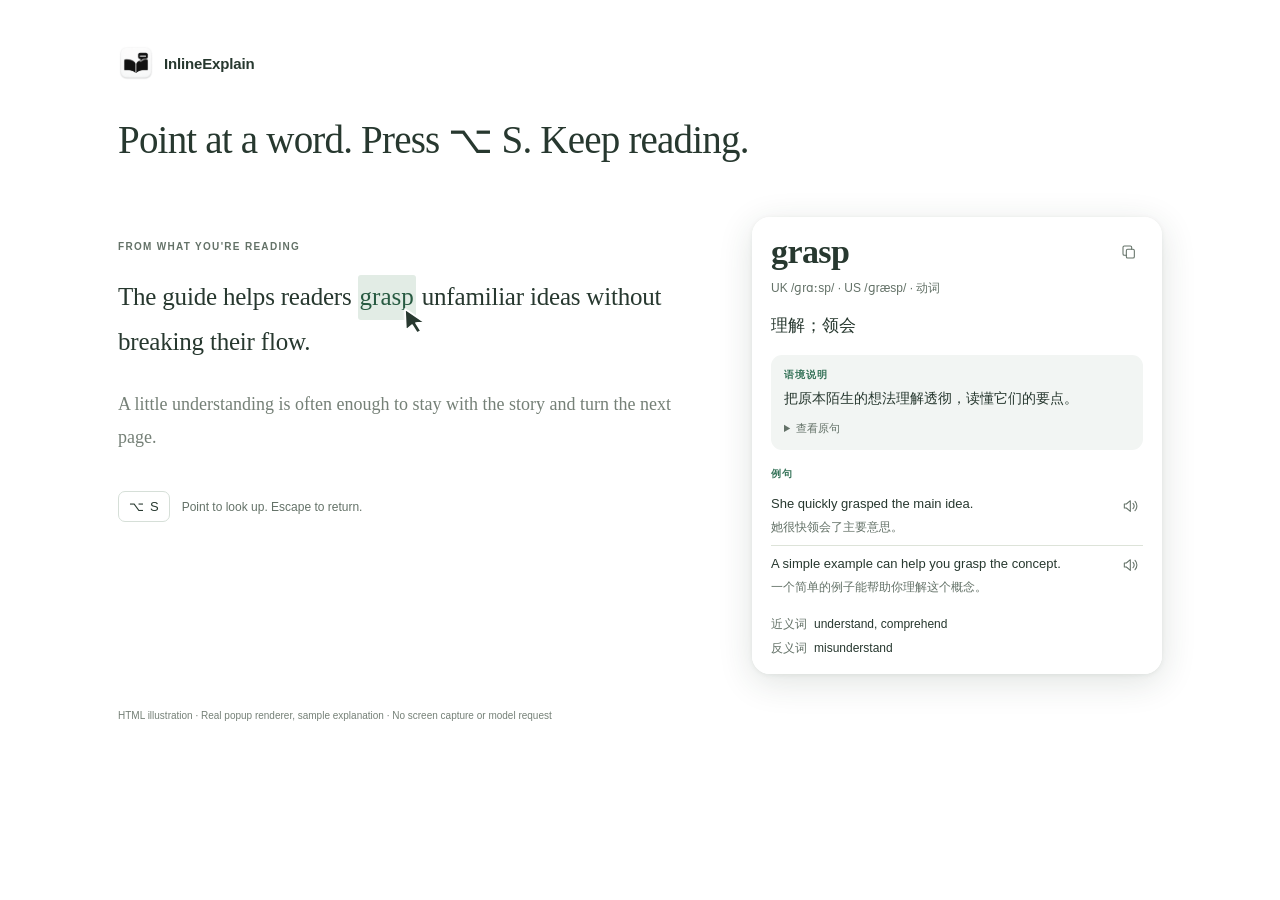
==== docs/popup-preview.html @ b8234a52 "Initial release of InlineExplain" ====
<!doctype html>
<html lang="en">
<head>
  <!-- From the repository root: python3 -m http.server 8765 --bind 127.0.0.1
       Then open http://127.0.0.1:8765/docs/popup-preview.html -->
  <meta charset="utf-8">
  <meta name="viewport" content="width=device-width, initial-scale=1">
  <meta name="color-scheme" content="light">
  <title>InlineExplain · Popup preview</title>
  <style>
    :root { color-scheme: light; font-family: -apple-system, BlinkMacSystemFont, "PingFang SC", sans-serif; color: #27382f; background: #ffffff; -webkit-font-smoothing: antialiased; }
    * { box-sizing: border-box; }
    body { margin: 0; }
    button { font: inherit; color: inherit; cursor: pointer; }
    button:focus-visible { outline: 2px solid #367359; outline-offset: 5px; }
    button:active { transform: scale(.96); }
    [hidden] { display: none !important; }
    .preview { width: min(1140px, 100%); min-height: 740px; margin: auto; padding: 45px 48px 42px; }
    .brand { display: flex; align-items: center; gap: 10px; font-size: 15px; font-weight: 600; letter-spacing: -.15px; }
    .brand img { width: 36px; height: 36px; }
    h1 { margin: 36px 0 0; font-family: Georgia, "Songti SC", serif; font-size: 39px; font-weight: 400; line-height: 1.2; letter-spacing: -.8px; }
    .workspace { display: grid; grid-template-columns: minmax(0, 1fr) 410px; gap: 52px; align-items: start; margin-top: 53px; }
    .reading { padding-top: 24px; }
    .eyebrow { margin: 0 0 23px; color: #647268; font-size: 10px; font-weight: 600; letter-spacing: 1.3px; }
    .passage { margin: 0; font-family: Georgia, "Songti SC", serif; font-size: 25px; line-height: 1.75; letter-spacing: -.2px; }
    #word { position: relative; display: inline; margin: 0; padding: 0 2px 1px; border: 0; border-radius: 3px; background: #e2ece5; color: #275a41; font: inherit; }
    #word:hover { background: #d6e5db; }
    .pointer { position: absolute; right: -10px; bottom: -15px; width: 24px; height: 28px; pointer-events: none; filter: drop-shadow(0 1px 1px #ffffff); }
    .continuation { margin: 25px 0 0; color: #758077; font-family: Georgia, "Songti SC", serif; font-size: 18px; line-height: 1.8; }
    .shortcut { display: flex; align-items: center; gap: 12px; margin-top: 38px; color: #647268; font-size: 12px; }
    #show { display: inline-flex; align-items: center; gap: 6px; padding: 7px 10px; border: 1px solid #d6dfd8; border-radius: 7px; background: #ffffff; color: #27382f; font-size: 13px; }
    #show:hover { background: #f2f5f3; }
    #show kbd { font: inherit; }
    .popup { width: 410px; border-radius: 18px; background: #ffffff; box-shadow: 0 8px 35px #20372b24, 0 1px 5px #20372b12; overflow: hidden; }
    #popup-frame { display: block; width: 100%; height: 450px; border: 0; border-radius: 18px; background: #ffffff; }
    #preview-error { margin: 16px 0; color: #9f3830; font-size: 13px; line-height: 1.6; }
    .preview-note { margin: 34px 0 0; color: #758077; font-size: 10px; line-height: 1.6; }
    @media (max-width: 900px) { .preview { padding: 30px; } h1 { font-size: 34px; } .workspace { gap: 28px; } .passage { font-size: 22px; } }
    @media (max-width: 720px) { .preview { padding: 24px; min-height: 100vh; } h1 { margin-top: 27px; font-size: 31px; } .workspace { grid-template-columns: minmax(0, 1fr); gap: 30px; margin-top: 28px; } .reading { padding-top: 0; } .eyebrow { margin-bottom: 15px; } .passage { font-size: 23px; } .continuation { font-size: 17px; } .shortcut { margin-top: 23px; } .popup { width: min(410px, 100%); } .preview-note { margin-top: 28px; } }
  </style>
</head>
<body>
  <main class="preview">
    <header class="brand"><img src="../assets/icon.png" width="36" height="36" alt=""><span>InlineExplain</span></header>
    <h1>Point at a word. Press ⌥ S. Keep reading.</h1>
    <div class="workspace">
      <article class="reading" aria-label="Example reading passage">
        <p class="eyebrow">FROM WHAT YOU'RE READING</p>
        <p class="passage">The guide helps readers <button id="word" type="button" aria-label="Explain grasp">grasp<svg class="pointer" viewBox="0 0 24 28" aria-hidden="true"><path d="M3 2 4 23l6-5 5 8 4-2-5-8 8-1Z" fill="#27382f" stroke="#ffffff" stroke-width="1.6" stroke-linejoin="round"/></svg></button> unfamiliar ideas without breaking their flow.</p>
        <p class="continuation">A little understanding is often enough to stay with the story and turn the next page.</p>
        <div class="shortcut"><button id="show" type="button" aria-label="Show the explanation"><kbd>⌥</kbd><kbd>S</kbd></button><span>Point to look up. Escape to return.</span></div>
      </article>
      <aside id="popup" class="popup" aria-label="Illustrative InlineExplain popup"><iframe id="popup-frame" title="InlineExplain word explanation" loading="eager"></iframe></aside>
    </div>
    <p id="preview-error" hidden></p>
    <p class="preview-note">HTML illustration · Real popup renderer, sample explanation · No screen capture or model request</p>
  </main>
  <script>
    const popup = document.querySelector('#popup');
    const frame = document.querySelector('#popup-frame');
    const show = () => { popup.hidden = false; };
    const hide = () => { popup.hidden = true; };
    const keydown = (event) => {
      if (event.key === 'Escape') hide();
      // On macOS, Option changes event.key; event.code still identifies S.
      if (event.altKey && event.code === 'KeyS') { event.preventDefault(); show(); }
    };
    window.InlineExplainPreview = {
      hide,
      keydown,
      resize(height) { frame.style.height = Math.min(680, Math.max(150, height)) + 'px'; },
      ready() { document.documentElement.dataset.previewReady = 'true'; }
    };
    document.querySelector('#word').addEventListener('click', show);
    document.querySelector('#show').addEventListener('click', show);
    document.addEventListener('keydown', keydown);
    document.addEventListener('pointerdown', (event) => {
      if (!event.target.closest('#word, #show, #popup')) hide();
    });
    (async () => {
      const response = await fetch('../frontend/index.html');
      if (!response.ok) throw new Error('Could not load the popup renderer.');
      const frontend = await response.text();
      const base = new URL('../frontend/', location.href).href;
      const bridge = new URL('assets/popup-bridge.js', location.href).href;
      frame.srcdoc = frontend.replace('<head>', '<head><base href="' + base + '"><script src="' + bridge + '"><\/script>');
    })().catch((error) => {
      popup.hidden = true;
      const note = document.querySelector('#preview-error');
      note.textContent = error.message + ' Serve the repository with: python3 -m http.server 8765 --bind 127.0.0.1, then open http://127.0.0.1:8765/docs/popup-preview.html';
      note.hidden = false;
    });
  </script>
</body>
</html>
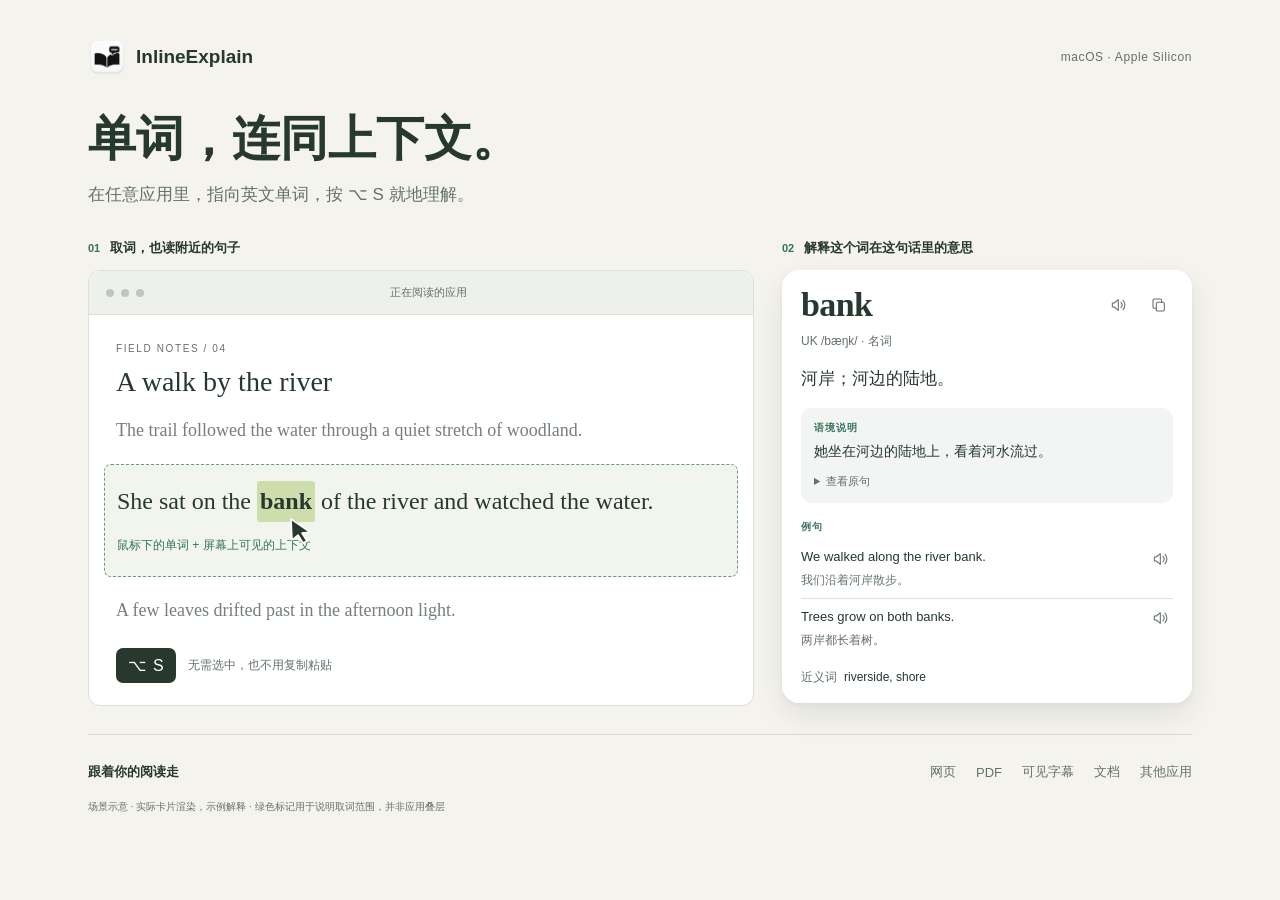
==== commit 914e69c3: "docs(readme): showcase cross-app word capture and context - Lead both languages with the word-and-su" ====
--- a/docs/popup-preview.html
+++ b/docs/popup-preview.html
@@ -1,95 +1,129 @@
 <!doctype html>
-<html lang="en">
+<html lang="zh-Hans">
 <head>
-  <!-- From the repository root: python3 -m http.server 8765 --bind 127.0.0.1
-       Then open http://127.0.0.1:8765/docs/popup-preview.html -->
   <meta charset="utf-8">
   <meta name="viewport" content="width=device-width, initial-scale=1">
   <meta name="color-scheme" content="light">
-  <title>InlineExplain · Popup preview</title>
+  <title>InlineExplain · Context preview</title>
   <style>
-    :root { color-scheme: light; font-family: -apple-system, BlinkMacSystemFont, "PingFang SC", sans-serif; color: #27382f; background: #ffffff; -webkit-font-smoothing: antialiased; }
+    :root { color-scheme: light; font-family: -apple-system, BlinkMacSystemFont, "PingFang SC", sans-serif; color: #27382f; background: #f4f3ed; -webkit-font-smoothing: antialiased; }
     * { box-sizing: border-box; }
     body { margin: 0; }
     button { font: inherit; color: inherit; cursor: pointer; }
-    button:focus-visible { outline: 2px solid #367359; outline-offset: 5px; }
-    button:active { transform: scale(.96); }
+    button:focus-visible { outline: 2px solid #367359; outline-offset: 4px; }
     [hidden] { display: none !important; }
-    .preview { width: min(1140px, 100%); min-height: 740px; margin: auto; padding: 45px 48px 42px; }
-    .brand { display: flex; align-items: center; gap: 10px; font-size: 15px; font-weight: 600; letter-spacing: -.15px; }
-    .brand img { width: 36px; height: 36px; }
-    h1 { margin: 36px 0 0; font-family: Georgia, "Songti SC", serif; font-size: 39px; font-weight: 400; line-height: 1.2; letter-spacing: -.8px; }
-    .workspace { display: grid; grid-template-columns: minmax(0, 1fr) 410px; gap: 52px; align-items: start; margin-top: 53px; }
-    .reading { padding-top: 24px; }
-    .eyebrow { margin: 0 0 23px; color: #647268; font-size: 10px; font-weight: 600; letter-spacing: 1.3px; }
-    .passage { margin: 0; font-family: Georgia, "Songti SC", serif; font-size: 25px; line-height: 1.75; letter-spacing: -.2px; }
-    #word { position: relative; display: inline; margin: 0; padding: 0 2px 1px; border: 0; border-radius: 3px; background: #e2ece5; color: #275a41; font: inherit; }
-    #word:hover { background: #d6e5db; }
-    .pointer { position: absolute; right: -10px; bottom: -15px; width: 24px; height: 28px; pointer-events: none; filter: drop-shadow(0 1px 1px #ffffff); }
-    .continuation { margin: 25px 0 0; color: #758077; font-family: Georgia, "Songti SC", serif; font-size: 18px; line-height: 1.8; }
-    .shortcut { display: flex; align-items: center; gap: 12px; margin-top: 38px; color: #647268; font-size: 12px; }
-    #show { display: inline-flex; align-items: center; gap: 6px; padding: 7px 10px; border: 1px solid #d6dfd8; border-radius: 7px; background: #ffffff; color: #27382f; font-size: 13px; }
-    #show:hover { background: #f2f5f3; }
-    #show kbd { font: inherit; }
-    .popup { width: 410px; border-radius: 18px; background: #ffffff; box-shadow: 0 8px 35px #20372b24, 0 1px 5px #20372b12; overflow: hidden; }
-    #popup-frame { display: block; width: 100%; height: 450px; border: 0; border-radius: 18px; background: #ffffff; }
-    #preview-error { margin: 16px 0; color: #9f3830; font-size: 13px; line-height: 1.6; }
-    .preview-note { margin: 34px 0 0; color: #758077; font-size: 10px; line-height: 1.6; }
-    @media (max-width: 900px) { .preview { padding: 30px; } h1 { font-size: 34px; } .workspace { gap: 28px; } .passage { font-size: 22px; } }
-    @media (max-width: 720px) { .preview { padding: 24px; min-height: 100vh; } h1 { margin-top: 27px; font-size: 31px; } .workspace { grid-template-columns: minmax(0, 1fr); gap: 30px; margin-top: 28px; } .reading { padding-top: 0; } .eyebrow { margin-bottom: 15px; } .passage { font-size: 23px; } .continuation { font-size: 17px; } .shortcut { margin-top: 23px; } .popup { width: min(410px, 100%); } .preview-note { margin-top: 28px; } }
+    .preview { max-width: 1200px; margin: auto; padding: 38px 48px 28px; }
+    .masthead { display: flex; justify-content: space-between; align-items: center; gap: 20px; }
+    .brand { display: flex; align-items: center; gap: 10px; font-size: 19px; font-weight: 650; }
+    .brand img { width: 38px; height: 38px; }
+    .platform { color: #647268; font-size: 12px; letter-spacing: .6px; }
+    .intro { margin: 34px 0 30px; }
+    h1 { font-family: Georgia, "Songti SC", serif; font-size: 48px; font-weight: 600; line-height: 1.2; margin: 0 0 13px; }
+    html[lang="en"] h1 { letter-spacing: -1.3px; }
+    .intro p { margin: 0; font-size: 17px; line-height: 1.7; color: #647268; }
+    .workspace { display: grid; grid-template-columns: minmax(0, 1fr) 410px; gap: 28px; align-items: start; }
+    .step { font-size: 13px; font-weight: 600; display: flex; gap: 10px; align-items: center; margin: 0 0 13px; }
+    .step b { color: #367359; font-size: 11px; font-variant-numeric: tabular-nums; }
+    .window { background: #fff; border-radius: 12px; border: 1px solid #dce1d8; overflow: hidden; }
+    .chrome { display: flex; align-items: center; gap: 7px; padding: 14px 17px; background: #eef0eb; border-bottom: 1px solid #dce1d8; }
+    .chrome i { width: 8px; height: 8px; border-radius: 50%; background: #bec7bd; }
+    .chrome span { margin: auto; padding-right: 30px; font-size: 11px; color: #647268; }
+    .article { padding: 28px 27px 22px; }
+    .article .eyebrow { margin: 0 0 12px; font-size: 10px; letter-spacing: 1.6px; color: #647268; }
+    .article h2 { font-family: Georgia, serif; font-size: 28px; font-weight: 400; margin: 0 0 17px; }
+    .body-copy { font-family: Georgia, serif; font-size: 18px; line-height: 1.7; color: #758077; margin: 0; }
+    .capture { position: relative; margin: 18px -12px; padding: 16px 12px 22px; border: 1px dashed #6f977d; border-radius: 7px; background: #f2f5ee; }
+    .passage { font-family: Georgia, serif; font-size: 24px; line-height: 1.7; margin: 0; }
+    #word { position: relative; border: 0; border-radius: 3px; padding: 0 3px; background: #cdddac; font: inherit; font-weight: 600; }
+    .pointer { position: absolute; width: 24px; height: 28px; bottom: -23px; left: 54%; z-index: 1; }
+    .context-note { margin: 15px 0 0; font-size: 12px; color: #367359; }
+    .trigger { display: flex; align-items: center; gap: 12px; margin-top: 23px; font-size: 12px; color: #647268; }
+    #show { display: inline-flex; gap: 7px; align-items: center; padding: 8px 12px; background: #27382f; color: #fff; border: 0; border-radius: 7px; font-size: 16px; }
+    kbd { font: inherit; }
+    .popup { border-radius: 18px; overflow: hidden; background: #fff; box-shadow: 0 12px 28px #27382f18, 0 2px 5px #27382f0c; }
+    #popup-frame { display: block; width: 100%; height: 440px; border: 0; background: #fff; }
+    .apps { display: flex; gap: 20px; flex-wrap: wrap; align-items: center; padding-top: 28px; margin-top: 28px; border-top: 1px solid #d6ddcf; font-size: 13px; }
+    .apps strong { margin-right: auto; font-weight: 600; }
+    .apps span { color: #647268; }
+    .preview-note { font-size: 10px; color: #647268; margin: 18px 0 0; line-height: 1.6; }
+    #preview-error { color: #9f3830; }
+    @media (max-width: 850px) {
+      .preview { padding: 26px; }
+      h1 { font-size: 38px; }
+      .workspace { grid-template-columns: minmax(0, 1fr); gap: 26px; }
+      .popup { max-width: 480px; }
+      .apps { gap: 14px; }
+      .apps strong { flex-basis: 100%; }
+    }
+    @media (max-width: 420px) {
+      .preview { padding: 22px 18px; }
+      .platform { display: none; }
+      h1 { font-size: 32px; }
+      .intro p { font-size: 15px; }
+      .article { padding: 22px; }
+      .passage { font-size: 22px; }
+      .trigger { flex-wrap: wrap; }
+    }
   </style>
 </head>
 <body>
   <main class="preview">
-    <header class="brand"><img src="../assets/icon.png" width="36" height="36" alt=""><span>InlineExplain</span></header>
-    <h1>Point at a word. Press ⌥ S. Keep reading.</h1>
+    <header class="masthead"><div class="brand"><img src="../assets/icon.png" width="38" height="38" alt=""><span>InlineExplain</span></div><span class="platform">macOS · Apple Silicon</span></header>
+    <div class="intro"><h1 data-copy="title">单词，连同上下文。</h1><p data-copy="intro">在任意应用里，指向英文单词，按 ⌥ S 就地理解。</p></div>
     <div class="workspace">
-      <article class="reading" aria-label="Example reading passage">
-        <p class="eyebrow">FROM WHAT YOU'RE READING</p>
-        <p class="passage">The guide helps readers <button id="word" type="button" aria-label="Explain grasp">grasp<svg class="pointer" viewBox="0 0 24 28" aria-hidden="true"><path d="M3 2 4 23l6-5 5 8 4-2-5-8 8-1Z" fill="#27382f" stroke="#ffffff" stroke-width="1.6" stroke-linejoin="round"/></svg></button> unfamiliar ideas without breaking their flow.</p>
-        <p class="continuation">A little understanding is often enough to stay with the story and turn the next page.</p>
-        <div class="shortcut"><button id="show" type="button" aria-label="Show the explanation"><kbd>⌥</kbd><kbd>S</kbd></button><span>Point to look up. Escape to return.</span></div>
-      </article>
-      <aside id="popup" class="popup" aria-label="Illustrative InlineExplain popup"><iframe id="popup-frame" title="InlineExplain word explanation" loading="eager"></iframe></aside>
+      <section aria-label="Source text illustration">
+        <p class="step"><b>01</b><span data-copy="sourceStep">取词，也读附近的句子</span></p>
+        <article class="window">
+          <div class="chrome"><i></i><i></i><i></i><span data-copy="window">正在阅读的应用</span></div>
+          <div class="article" lang="en">
+            <p class="eyebrow">FIELD NOTES / 04</p><h2>A walk by the river</h2>
+            <p class="body-copy">The trail followed the water through a quiet stretch of woodland.</p>
+            <div class="capture"><p class="passage">She sat on the <button id="word" type="button" aria-label="Explain bank">bank<svg class="pointer" viewBox="0 0 24 28" aria-hidden="true"><path d="M3 2 4 23l6-5 5 8 4-2-5-8 8-1Z" fill="#27382f" stroke="#fff" stroke-width="1.6" stroke-linejoin="round"/></svg></button> of the river and watched the water.</p><p class="context-note" data-copy="capture">鼠标下的单词 + 屏幕上可见的上下文</p></div>
+            <p class="body-copy">A few leaves drifted past in the afternoon light.</p>
+            <div class="trigger"><button id="show" type="button" aria-label="Show explanation"><kbd>⌥</kbd><kbd>S</kbd></button><span data-copy="shortcut">无需选中，也不用复制粘贴</span></div>
+          </div>
+        </article>
+      </section>
+      <section aria-label="Contextual explanation">
+        <p class="step"><b>02</b><span data-copy="answerStep">解释这个词在这句话里的意思</span></p>
+        <aside id="popup" class="popup"><iframe id="popup-frame" title="InlineExplain reading card"></iframe></aside>
+      </section>
     </div>
+    <footer class="apps"><strong data-copy="anywhere">跟着你的阅读走</strong><span data-copy="web">网页</span><span>PDF</span><span data-copy="subtitles">可见字幕</span><span data-copy="documents">文档</span><span data-copy="apps">其他应用</span></footer>
+    <p class="preview-note" data-copy="note">场景示意 · 实际卡片渲染，示例解释 · 绿色标记用于说明取词范围，并非应用叠层</p>
     <p id="preview-error" hidden></p>
-    <p class="preview-note">HTML illustration · Real popup renderer, sample explanation · No screen capture or model request</p>
   </main>
   <script>
+    const language = new URLSearchParams(location.search).get('lang') === 'en' ? 'en' : 'zh';
+    if (language === 'en') {
+      document.documentElement.lang = 'en';
+      const copy = {title:'The word. The sentence. The meaning.',intro:'Point at an English word in any app. Press ⌥ S to understand it in place.',sourceStep:'Capture the word and nearby text',window:'The app you’re reading in',capture:'Word under the pointer + visible context',shortcut:'No selecting. No copying and pasting.',answerStep:'Get the meaning that fits this sentence',anywhere:'Wherever you read',web:'Web pages',subtitles:'Visible subtitles',documents:'Documents',apps:'Other apps',note:'Illustration · Real card renderer, sample explanation · Green marks explain capture scope; they are not app overlays'};
+      document.querySelectorAll('[data-copy]').forEach(node => { node.textContent = copy[node.dataset.copy]; });
+    }
     const popup = document.querySelector('#popup');
     const frame = document.querySelector('#popup-frame');
     const show = () => { popup.hidden = false; };
     const hide = () => { popup.hidden = true; };
-    const keydown = (event) => {
+    const keydown = event => {
       if (event.key === 'Escape') hide();
-      // On macOS, Option changes event.key; event.code still identifies S.
       if (event.altKey && event.code === 'KeyS') { event.preventDefault(); show(); }
     };
-    window.InlineExplainPreview = {
-      hide,
-      keydown,
+    window.InlineExplainPreview = {language, hide, keydown,
       resize(height) { frame.style.height = Math.min(680, Math.max(150, height)) + 'px'; },
       ready() { document.documentElement.dataset.previewReady = 'true'; }
     };
     document.querySelector('#word').addEventListener('click', show);
     document.querySelector('#show').addEventListener('click', show);
     document.addEventListener('keydown', keydown);
-    document.addEventListener('pointerdown', (event) => {
-      if (!event.target.closest('#word, #show, #popup')) hide();
-    });
+    document.addEventListener('pointerdown', event => { if (!event.target.closest('#word, #show, #popup')) hide(); });
     (async () => {
       const response = await fetch('../frontend/index.html');
-      if (!response.ok) throw new Error('Could not load the popup renderer.');
+      if (!response.ok) throw new Error('Could not load the card renderer.');
       const frontend = await response.text();
       const base = new URL('../frontend/', location.href).href;
       const bridge = new URL('assets/popup-bridge.js', location.href).href;
       frame.srcdoc = frontend.replace('<head>', '<head><base href="' + base + '"><script src="' + bridge + '"><\/script>');
-    })().catch((error) => {
-      popup.hidden = true;
-      const note = document.querySelector('#preview-error');
-      note.textContent = error.message + ' Serve the repository with: python3 -m http.server 8765 --bind 127.0.0.1, then open http://127.0.0.1:8765/docs/popup-preview.html';
-      note.hidden = false;
-    });
+    })().catch(error => { document.querySelector('#preview-error').hidden = false; document.querySelector('#preview-error').textContent = error.message; });
   </script>
 </body>
 </html>
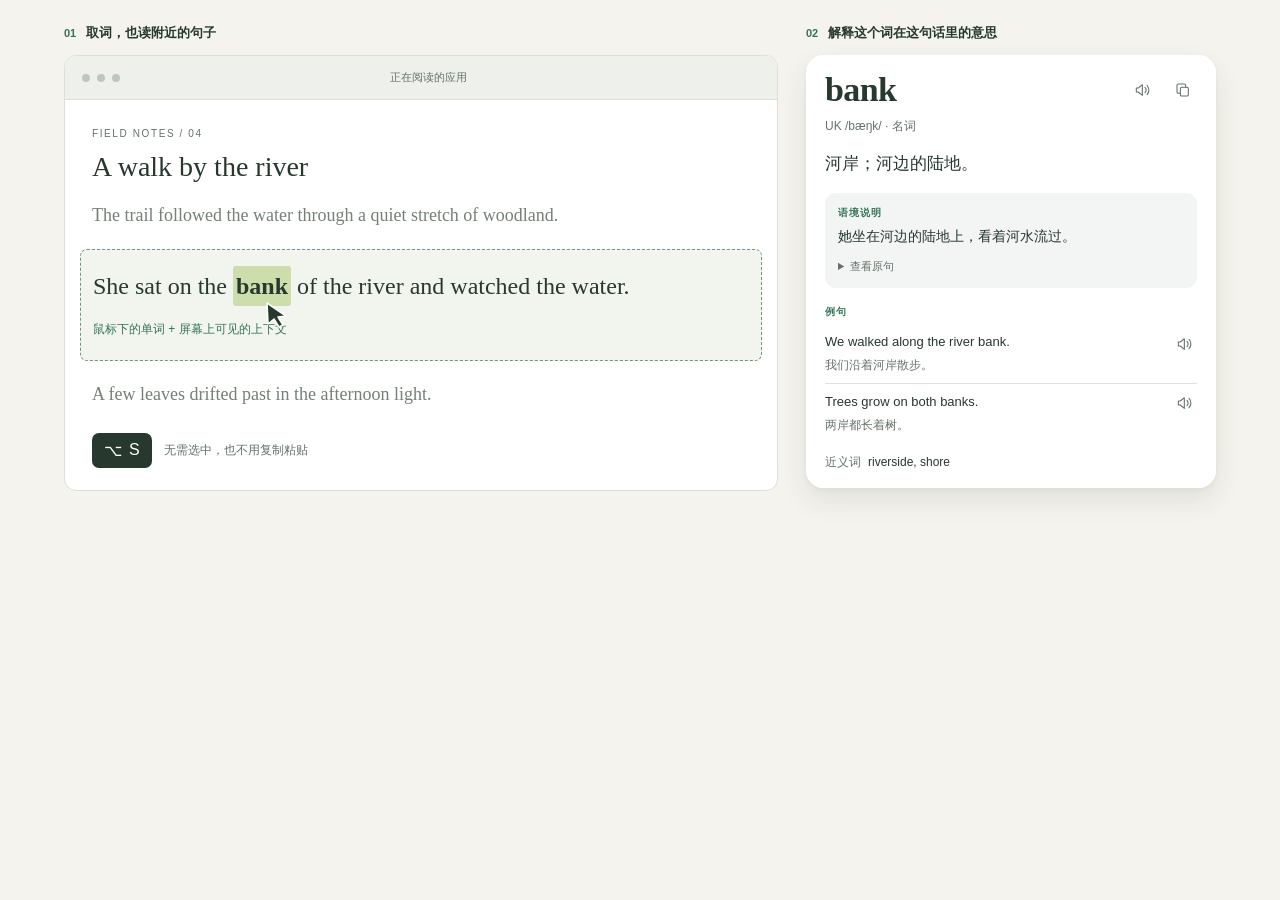
==== commit 200dde25: "docs(readme): compact the context illustration" ====
--- a/docs/popup-preview.html
+++ b/docs/popup-preview.html
@@ -12,7 +12,7 @@
     button { font: inherit; color: inherit; cursor: pointer; }
     button:focus-visible { outline: 2px solid #367359; outline-offset: 4px; }
     [hidden] { display: none !important; }
-    .preview { max-width: 1200px; margin: auto; padding: 38px 48px 28px; }
+    .preview { max-width: 1200px; margin: auto; padding: 24px; }
     .masthead { display: flex; justify-content: space-between; align-items: center; gap: 20px; }
     .brand { display: flex; align-items: center; gap: 10px; font-size: 19px; font-weight: 650; }
     .brand img { width: 38px; height: 38px; }
@@ -68,8 +68,6 @@
 </head>
 <body>
   <main class="preview">
-    <header class="masthead"><div class="brand"><img src="../assets/icon.png" width="38" height="38" alt=""><span>InlineExplain</span></div><span class="platform">macOS · Apple Silicon</span></header>
-    <div class="intro"><h1 data-copy="title">单词，连同上下文。</h1><p data-copy="intro">在任意应用里，指向英文单词，按 ⌥ S 就地理解。</p></div>
     <div class="workspace">
       <section aria-label="Source text illustration">
         <p class="step"><b>01</b><span data-copy="sourceStep">取词，也读附近的句子</span></p>
@@ -89,8 +87,6 @@
         <aside id="popup" class="popup"><iframe id="popup-frame" title="InlineExplain reading card"></iframe></aside>
       </section>
     </div>
-    <footer class="apps"><strong data-copy="anywhere">跟着你的阅读走</strong><span data-copy="web">网页</span><span>PDF</span><span data-copy="subtitles">可见字幕</span><span data-copy="documents">文档</span><span data-copy="apps">其他应用</span></footer>
-    <p class="preview-note" data-copy="note">场景示意 · 实际卡片渲染，示例解释 · 绿色标记用于说明取词范围，并非应用叠层</p>
     <p id="preview-error" hidden></p>
   </main>
   <script>
